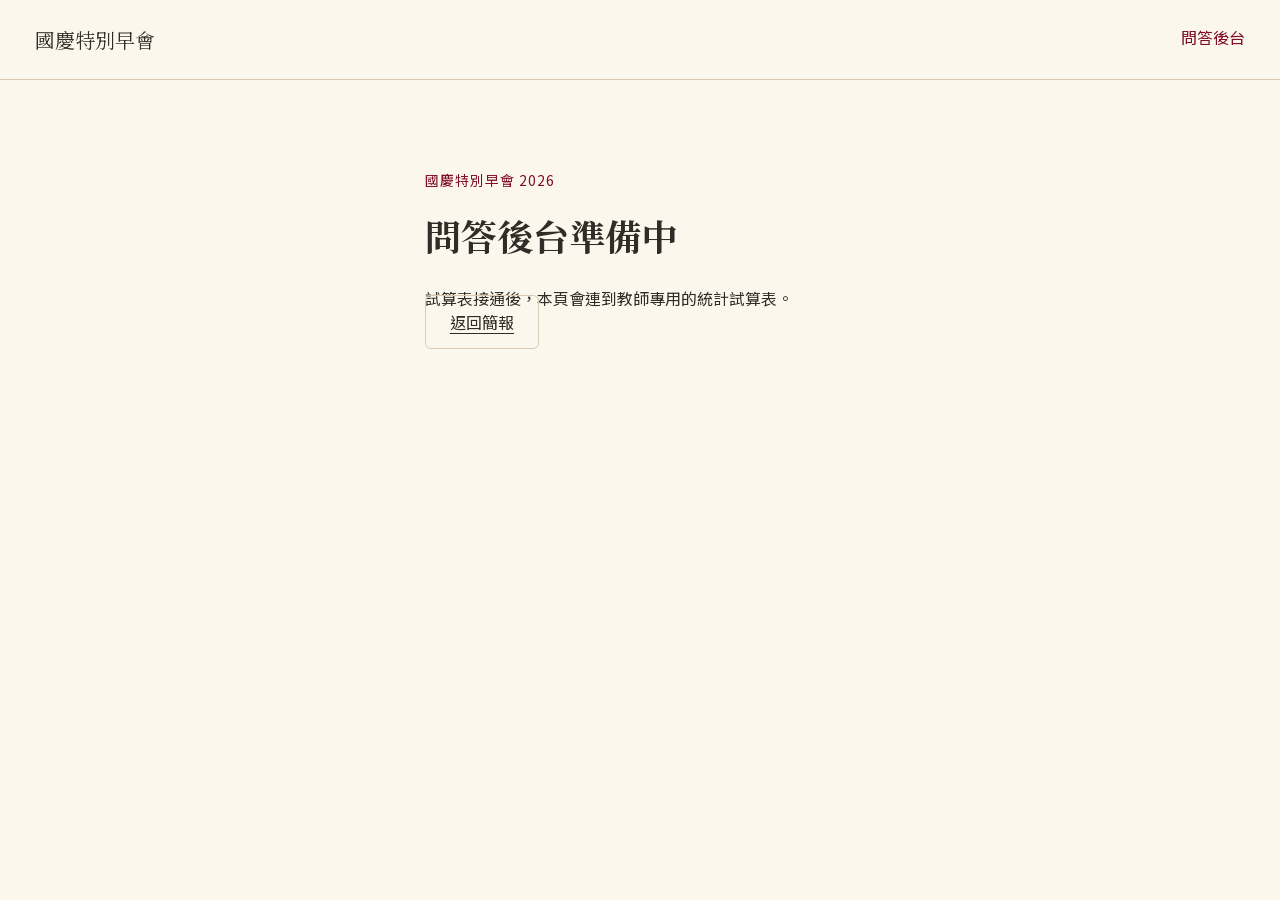
==== admin.html @ e37ee3b6 "Publish national day assembly presentation and Apps Script quiz integration" ====
<!doctype html>
<html lang="zh-Hant"><head><meta charset="utf-8"><meta name="viewport" content="width=device-width,initial-scale=1"><title>國慶問答 · 後台</title><link rel="preload" href="assets/noto-sans-display-e47dbc99bef3.woff2" as="font" type="font/woff2" crossorigin><link rel="stylesheet" href="assets/fonts-v10.css"><link rel="stylesheet" href="styles.css"><script src="site-config.js" defer></script><script src="admin.js" defer></script></head><body class="admin-page"><header class="admin-header"><a href="index.html">國慶特別早會</a><span>問答後台</span></header><main id="admin-root" class="admin-root"><p>正在載入……</p></main></body></html>
---- assets/fonts-v10.css ----
@font-face{font-family:'Assembly Sans TC';font-weight:100 900;font-style:normal;font-display:swap;src:url('noto-sans-display-e47dbc99bef3.woff2') format('woff2');}
@font-face{font-family:'Noto Sans TC Complete';font-weight:100 900;font-style:normal;font-display:swap;src:url('noto-sans-complete-999349139ce5.woff2') format('woff2');}
@font-face{font-family:'Assembly Serif TC';font-weight:100 900;font-style:normal;font-display:swap;src:url('noto-serif-display-33dd894dc5d4.woff2') format('woff2');}
@font-face{font-family:'Noto Serif TC Complete';font-weight:100 900;font-style:normal;font-display:swap;src:url('noto-serif-complete-d53ea2408290.woff2') format('woff2');}
---- styles.css ----
:root{--paper:#f3efdf;--ink:#25241f;--red:#782c32;--gold:#a28b52;--muted:#6e6a5d;--line:#d5cbb0;--white:#fffdf7;font-family:'Assembly Sans TC','Noto Sans TC Complete','PingFang TC','Microsoft JhengHei',sans-serif;color:var(--ink);background:var(--paper);font-synthesis:none}*{box-sizing:border-box}body{margin:0}button,input,select{font:inherit}button,a,input,select{touch-action:manipulation}button{cursor:pointer}a{color:inherit;text-underline-offset:4px}button:disabled{cursor:default;opacity:.35}:focus-visible{outline:3px solid var(--red);outline-offset:4px}button{color:inherit}h1,h2,h3,p{margin:0}button{border:0;background:none}small{display:block}.serif,h1,h2,h3{font-family:'Assembly Serif TC','Noto Serif TC Complete','Songti TC','PMingLiU',serif}.muted{color:var(--muted)}.primary{background:var(--red);color:#fff;padding:15px 24px;border-radius:6px;font-weight:600}.secondary{border:1px solid var(--line);padding:14px 24px;border-radius:6px}.error{color:var(--red);line-height:1.7;margin:16px 0}.notice{color:var(--muted);line-height:1.8;margin-top:18px}.hidden{display:none!important}
/* A 1600 × 900 canvas keeps the stage legible on auditorium screens. */
.presentation{height:100dvh;overflow:hidden;background:#e5e0d0;display:grid;place-items:center}.stage{width:1600px;height:900px;background:var(--paper);position:absolute;transform-origin:center center;overflow:hidden}.slide-header{position:absolute;left:100px;right:100px;top:62px;display:flex;justify-content:space-between;align-items:center}.slide-header img{width:82px;height:76px;object-fit:contain}.slide-header>div{text-align:right;font-size:20px;letter-spacing:2px;color:var(--muted);line-height:1.8}.slide-header span{display:block;letter-spacing:3px;font-size:17px;color:var(--gold)}.slide-footer{position:absolute;left:100px;right:100px;bottom:63px;display:flex;justify-content:space-between;color:var(--muted);font-size:18px;letter-spacing:2px}.slide-footer strong{color:var(--ink);font-weight:500}#section-label{color:var(--gold)}.slide{position:absolute;left:100px;right:100px;top:203px;bottom:140px}.section-number{font-size:21px;color:var(--red);letter-spacing:4px;margin-bottom:32px}.section-number span{color:var(--muted);letter-spacing:2px;margin-left:23px}.cover .section-number{margin-bottom:24px}.cover-title{font-size:114px;line-height:1.32;font-weight:700;letter-spacing:8px}.cover-bottom{font-family:'Assembly Serif TC','Noto Serif TC Complete','Songti TC','PMingLiU',serif;font-size:30px;margin-top:34px;color:var(--muted);letter-spacing:4px}.cover-date{position:absolute;right:0;top:53px;width:325px;padding-left:55px;border-left:1px solid var(--gold);height:390px;display:flex;flex-direction:column;justify-content:center}.cover-date .year{color:var(--gold);font-size:26px;letter-spacing:6px}.cover-date .date{font-family:'Assembly Serif TC','Noto Serif TC Complete','Songti TC','PMingLiU',serif;font-size:63px;line-height:1.5;margin:25px 0}.cover-date .school{font-size:21px;line-height:1.8;color:var(--muted)}.title-slide{display:flex;flex-direction:column;justify-content:center;padding-bottom:30px}.title-slide h1{font-size:104px;line-height:1.35;letter-spacing:5px;font-weight:700}.title-slide .lead{font-size:32px;line-height:1.8;letter-spacing:3px;margin-top:39px;color:var(--muted)}.title-slide .speaker{margin-top:38px;color:var(--red);font-size:35px;letter-spacing:3px}.talk h1{font-size:86px}.quiet-mark{position:absolute;right:60px;top:54px;border-right:2px solid var(--gold);height:335px}.flag .lead{color:var(--red)}.agenda h1,.activities h1{font-size:55px;letter-spacing:4px;margin-bottom:34px}.agenda .section-number,.activities .section-number{margin-bottom:20px}.agenda-list{display:grid;grid-template-columns:1fr 1fr;column-gap:90px}.agenda-item{display:grid;grid-template-columns:64px 1fr auto;align-items:center;border-top:1px solid var(--line);padding:24px 0;gap:15px;font-size:29px}.agenda-item .num{color:var(--gold);font-family:'Assembly Serif TC','Noto Serif TC Complete','Songti TC','PMingLiU',serif;font-size:32px}.agenda-item .duration{font-size:22px;color:var(--muted)}.agenda-note{font-size:21px;color:var(--muted);margin-top:24px}.activity-list{display:flex;flex-direction:column}.activity-row{border-top:1px solid var(--line);display:grid;grid-template-columns:230px 1fr;gap:35px;padding:25px 0}.activity-date{font-size:25px;color:var(--red);line-height:1.7}.activity-date strong{display:block;font-size:29px;font-weight:500}.activity-row h2{font-size:34px;line-height:1.5;font-weight:600}.activity-row p{font-size:20px;color:var(--muted);margin-top:12px;line-height:1.7}.activity-row.feature{border-top:2px solid var(--gold)}.activity-row.feature h2{font-size:42px}.poster-button{position:absolute;bottom:-35px;right:0;font-size:20px;color:var(--red);border-bottom:1px solid var(--red);padding:5px 0}.upcoming .activity-row{padding:30px 0}.upcoming .activity-row h2{font-size:40px}.upcoming .activity-row p{font-size:24px}.quiz-slide{display:grid;grid-template-columns:1fr 410px;gap:60px;align-items:center}.quiz-slide h1{font-size:80px;letter-spacing:4px}.quiz-slide .lead{font-size:32px;line-height:1.8;margin-top:35px}.quiz-slide .sublead{font-size:24px;color:var(--muted);margin-top:24px;line-height:1.8}.quiz-code{text-align:center;align-self:center}.quiz-code img{width:370px;height:370px;background:#fff;border:1px solid var(--line)}.quiz-code a{font-size:21px;display:block;margin-top:22px;color:var(--red)}.quiz-status{margin-top:22px;font-size:23px;color:var(--muted)}.quiz-status strong{font-family:'Assembly Serif TC','Noto Serif TC Complete','Songti TC','PMingLiU',serif;font-size:48px;display:block;color:var(--red);font-variant-numeric:tabular-nums}.ending h1{font-size:104px;letter-spacing:7px}.ending .lead{font-family:'Assembly Serif TC','Noto Serif TC Complete','Songti TC','PMingLiU',serif;font-size:42px;color:var(--red)}
.deck-controls{position:fixed;bottom:13px;left:50%;transform:translateX(-50%);display:flex;align-items:center;gap:5px;padding:5px 9px;border:1px solid #c9bea0;border-radius:50px;background:#f3efdfed;font-size:13px;z-index:10}.deck-controls button{min-width:32px;min-height:32px;border-radius:50%;padding:4px}.deck-controls #previous,.deck-controls #next{font-size:25px;line-height:1}.deck-controls #next{background:var(--red);color:white}.deck-controls #page-menu{font-size:12px;min-width:70px;border-radius:0}.control-separator{height:17px;border-right:1px solid var(--line);margin:0 5px}.deck-controls a{font-size:12px;text-decoration:none;padding:0 8px}.controls-hidden .deck-controls{display:none}dialog{border:1px solid var(--line);background:var(--white);padding:28px;border-radius:12px;max-width:520px;width:calc(100% - 32px);color:var(--ink)}dialog::backdrop{background:#25241f66}.dialog-head{display:flex;justify-content:space-between;align-items:center;margin-bottom:20px}.dialog-head h2{font-size:25px}.close-dialog{font-size:30px;min-width:40px;min-height:40px}.page-link{display:block;width:100%;text-align:left;padding:12px 10px;border-top:1px solid var(--line);font-size:17px}.page-link.current{color:var(--red);font-weight:600}#pages-dialog p{font-size:12px;margin-top:20px}.poster-dialog{padding:0;width:auto;max-width:90vw;max-height:95dvh;overflow:auto;background:white;border-radius:0}.poster-dialog img{display:block;max-height:90dvh;max-width:90vw}.poster-close{position:fixed;right:20px;top:10px;background:var(--white);border:1px solid var(--line);border-radius:50%;z-index:20}
/* Student screens retain the same identity, with touch sized answer controls. */
.student-page{min-height:100dvh}.student-header{display:flex;align-items:center;justify-content:space-between;padding:23px 32px;border-bottom:1px solid var(--line);gap:20px}.student-header a{display:flex;align-items:center;gap:13px;text-decoration:none;font-size:16px;font-weight:500}.student-header img{width:43px;height:42px;object-fit:contain}.student-header small{font-size:11px;color:var(--muted);font-weight:400;margin-top:5px}.student-header>span{font-size:14px;color:var(--red);white-space:nowrap}.quiz-root{max-width:780px;margin:0 auto;padding:58px 28px 50px}.intro-label{font-size:14px;letter-spacing:2px;color:var(--gold);margin-bottom:20px}.intro h1{font-size:48px;letter-spacing:2px;line-height:1.5}.intro .lead{color:var(--muted);font-size:17px;line-height:1.9;margin-top:20px;max-width:570px}.identity-form{margin-top:38px}.identity-form label{display:block;font-size:15px;margin-bottom:12px}.grade-buttons{display:grid;grid-template-columns:repeat(6,1fr);gap:8px}.grade-buttons button{background:var(--white);border:1px solid var(--line);border-radius:5px;padding:13px 0;font-size:16px}.grade-buttons button[aria-pressed=true]{border-color:var(--red);background:var(--red);color:white}.form-row{display:grid;grid-template-columns:1fr 1fr;gap:18px;margin-top:26px}.form-row input,.login-form input{width:100%;padding:13px 15px;border:1px solid var(--line);background:var(--white);border-radius:5px;font-size:18px;color:var(--ink)}.identity-form>.primary{margin-top:28px;width:100%}.waiting h1,.complete h1{font-size:43px;margin-top:28px;line-height:1.5}.waiting p,.complete p{font-size:18px;line-height:1.9;color:var(--muted);margin-top:24px}.waiting .waiting-line,.complete .receipt-line{width:70px;border-top:3px solid var(--gold);margin:30px 0}.question-top{display:flex;align-items:center;justify-content:space-between;gap:20px;margin-bottom:20px}.question-progress{font-size:15px;color:var(--muted)}.timer{font-variant-numeric:tabular-nums;font-size:28px;font-family:'Assembly Serif TC','Noto Serif TC Complete','Songti TC','PMingLiU',serif;color:var(--red)}.timer small{display:inline;font-family:'Assembly Sans TC','Noto Sans TC Complete','PingFang TC','Microsoft JhengHei',sans-serif;font-size:12px;color:var(--muted);margin-right:10px}.question-tabs{display:flex;gap:10px;margin-bottom:32px}.question-tab{width:38px;height:38px;border:1px solid var(--line);border-radius:50%;font-size:14px}.question-tab.answered{background:#e6dfc8;border-color:var(--gold)}.question-tab[aria-current=true]{background:var(--red);border-color:var(--red);color:white}.question-kind{font-size:13px;color:var(--red);margin-bottom:12px}.question-title{font-size:27px;line-height:1.65;font-family:'Assembly Sans TC','Noto Sans TC Complete','PingFang TC','Microsoft JhengHei',sans-serif;font-weight:600;margin-bottom:25px}.options{display:flex;flex-direction:column;gap:11px}.option{display:grid;grid-template-columns:30px 1fr 22px;gap:12px;align-items:center;padding:18px;text-align:left;background:var(--white);border:1px solid var(--line);border-radius:7px;line-height:1.8;font-size:17px;min-height:64px}.option[aria-pressed=true]{background:#eee0d7;border-color:var(--red)}.option-letter{font-size:18px;font-family:'Assembly Serif TC','Noto Serif TC Complete','Songti TC','PMingLiU',serif;color:var(--gold)}.option[aria-pressed=true] .option-letter{color:var(--red)}.option-indicator{width:18px;height:18px;border:1px solid var(--line);border-radius:50%}.multiple .option-indicator{border-radius:3px}.option[aria-pressed=true] .option-indicator{background:var(--red);border-color:var(--red);position:relative}.option[aria-pressed=true] .option-indicator:after{content:'✓';color:white;font-size:12px;position:absolute;line-height:16px;inset:0;text-align:center}.quiz-navigation{display:flex;justify-content:space-between;gap:15px;margin-top:28px}.quiz-navigation button{flex:1}.save-status{font-size:12px;color:var(--muted);margin-top:16px;min-height:20px}.review h1{font-size:38px;line-height:1.5;margin:25px 0}.review-list{margin-top:25px}.review-row{display:flex;justify-content:space-between;gap:20px;width:100%;padding:17px 0;border-top:1px solid var(--line);text-align:left}.review-row span:last-child{color:var(--red)}.review .quiz-navigation{margin-top:30px}.complete .receipt{font-size:15px;border-top:1px solid var(--line);padding-top:20px;margin-top:32px;color:var(--muted)}
.admin-header{padding:25px 35px;border-bottom:1px solid var(--line);display:flex;justify-content:space-between;gap:20px}.admin-header a{font-family:'Assembly Serif TC','Noto Serif TC Complete','Songti TC','PMingLiU',serif;text-decoration:none;font-size:20px}.admin-header span{color:var(--red)}.admin-root{max-width:1000px;margin:auto;padding:45px 28px}.login{max-width:430px;margin:45px auto}.login h1{font-size:36px;margin-bottom:25px}.login-form label{display:block;margin-bottom:13px}.login-form button{width:100%;margin-top:23px}.admin-heading{display:flex;justify-content:space-between;align-items:center;gap:20px}.admin-heading h1{font-size:34px}.admin-heading button{color:var(--muted);text-decoration:underline}.event-control{margin-top:30px;border-top:1px solid var(--line);border-bottom:1px solid var(--line);padding:25px 0;display:flex;justify-content:space-between;gap:24px;align-items:center}.event-control p{color:var(--muted);margin-top:10px;font-size:14px;line-height:1.8}.admin-status{font-size:26px;color:var(--red)}.grade-filter{display:flex;gap:10px;flex-wrap:wrap;margin-top:32px}.grade-filter button{padding:11px 22px;border:1px solid var(--line);border-radius:5px}.grade-filter button[aria-pressed=true]{background:var(--red);color:white;border-color:var(--red)}.table-wrap{overflow-x:auto;margin-top:24px}table{width:100%;border-collapse:collapse;white-space:nowrap;font-size:16px;text-align:left}th{font-weight:500;color:var(--muted);font-size:13px}th,td{padding:18px 15px;border-bottom:1px solid var(--line)}td:first-child{font-weight:600}.admin-table-note{font-size:13px;color:var(--muted);line-height:1.9;margin-top:20px}.export-link{display:inline-block;margin-top:25px;color:var(--red);font-size:14px}.empty-state{padding:55px 10px;color:var(--muted);text-align:center}.admin-error{margin-top:20px}.network-notice{border-left:3px solid var(--red);padding-left:12px;color:var(--red);font-size:14px;line-height:1.8;margin:15px 0}
@media(max-width:600px){.student-header{padding:16px 20px}.student-header a{font-size:14px}.student-header img{width:35px;height:35px}.student-header>span{font-size:12px}.quiz-root{padding:33px 20px 40px}.intro h1{font-size:36px}.intro .lead{font-size:15px}.grade-buttons{grid-template-columns:repeat(3,1fr)}.form-row{gap:12px}.question-title{font-size:23px}.option{font-size:15px;padding:14px;grid-template-columns:24px 1fr 18px;gap:10px}.question-tabs{margin-bottom:24px}.question-tab{width:35px;height:35px}.waiting h1,.complete h1{font-size:32px}.admin-root{padding:28px 20px}.admin-header{padding:20px}.admin-heading h1{font-size:26px}.event-control{align-items:flex-start;flex-direction:column}.grade-filter{gap:7px}.grade-filter button{padding:9px 16px}th,td{padding:16px 12px}.deck-controls{bottom:5px;font-size:11px;gap:0}}
@media(prefers-reduced-motion:no-preference){.slide{animation:slide-in .28s ease-out}@keyframes slide-in{from{opacity:.25}to{opacity:1}}.option,.grade-buttons button{transition:background .12s,border-color .12s}}

/* Student waiting and connection states. */
.upcoming .activity-list{max-width:1060px}.upcoming .activity-row{grid-template-columns:180px 1fr;gap:25px}.upcoming .activity-row h2{font-size:38px}.waiting-edit{margin-top:32px;color:var(--red);font-size:15px;border-bottom:1px solid var(--line);padding:8px 0}.identity-edit-title{font-size:35px!important}.question-top{position:sticky;top:0;background:var(--paper);z-index:3;padding:10px 0}.connection-error{color:var(--red)}.presentation-offline{font-size:20px;color:var(--red);line-height:1.7}.staff-note{font-size:14px;color:var(--muted);line-height:1.8;padding:15px 0;border-top:1px solid var(--line)}

.student-page h1,.student-page h2,.student-page h3,.student-page .timer,.student-page .option-letter{font-family:'Assembly Sans TC','Noto Sans TC Complete','PingFang TC','Microsoft JhengHei',sans-serif}

/* Selected visual direction: illustrated pages, mountains and the city. */
:root{--paper:#fcf7ec;--white:#fffdf7;--ink:#302c28;--red:#800e26;--gold:#ac7b37;--muted:#62564a;--line:#dccab0}
.presentation{background:#e9e2d4}.stage{background:var(--paper)}
.canvas-art{position:absolute;inset:0;width:1600px;height:900px;object-fit:cover;pointer-events:none;z-index:0}
.support-art{position:absolute;object-fit:contain;mix-blend-mode:multiply;pointer-events:none;z-index:0}
.slide-header,.slide-footer,.slide{z-index:1}
.slide-header{left:64px;right:64px;top:54px;align-items:flex-start}
.school-brand{display:flex;gap:24px;align-items:center}
.slide-header img{width:94px;height:94px}
.slide-header .school-name{text-align:left;color:var(--ink);font-size:29px;font-weight:600;line-height:1.55;letter-spacing:2px}
.slide-header .school-name span{color:var(--ink);font-size:24px;font-weight:400;letter-spacing:3px}
.slide-header .header-date{font-size:22px;text-align:right;letter-spacing:2px;color:var(--muted);padding-top:19px}
.slide-footer{left:64px;right:64px;bottom:58px;font-size:23px;color:var(--ink);letter-spacing:2px}
.slide-footer strong{font-weight:500}#section-label{display:none}
.slide{left:64px;right:64px;top:196px;bottom:112px}
.section-number{font-size:22px;letter-spacing:2px;margin-bottom:28px;color:var(--gold)}
.section-number span{color:var(--muted);letter-spacing:1px;margin-left:18px}
.stage[data-kind=cover] .header-date{display:none}
.stage[data-kind=cover] .slide-footer{bottom:75px;font-size:26px}
.cover{top:185px;bottom:115px}
.cover-year{font-size:37px;letter-spacing:7px;color:var(--gold);margin-bottom:5px}
.cover-title{color:var(--red);font-size:140px;letter-spacing:4px;line-height:1.15;font-weight:700;width:600px}
.cover-title::first-line{font-size:174px;line-height:1.2}
.cover-bottom{width:530px;border-top:2px solid var(--gold);padding-top:13px;margin-top:20px;font-size:42px;line-height:1.5;letter-spacing:4px;color:#8c5c25;font-weight:600;white-space:nowrap}
.cover-date-line{position:absolute;top:540px;left:0;font-size:28px;letter-spacing:2px;color:var(--ink)}
.title-slide{top:225px;bottom:155px;max-width:730px;justify-content:center;padding-bottom:0}
.title-slide h1{font-size:122px;line-height:1.25;letter-spacing:3px;color:var(--red)}
.title-slide .lead{font-size:36px;line-height:1.75;letter-spacing:2px;color:var(--ink);margin-top:30px}
.title-slide .speaker{font-size:36px;color:#8c5c25;margin-top:30px;letter-spacing:2px}
.talk h1{font-size:100px;line-height:1.35}.talk .section-number{margin-bottom:30px}
.ritual-art{opacity:.38}.flag h1{font-size:142px}.flag .lead{color:var(--ink)}
.community-art{left:740px;top:192px;width:885px;height:723px}
.welcome h1{font-size:122px}.principal h1{font-size:119px}
.ending h1{font-size:126px}.ending .lead{font-size:43px;color:#8c5c25;line-height:1.65}
.agenda{top:200px;max-width:865px}.agenda h1{font-size:66px;margin-bottom:30px;color:var(--red);letter-spacing:2px}
.agenda .section-number{margin-bottom:17px}.agenda-list{display:block;width:845px}
.agenda-item{grid-template-columns:60px 1fr 105px;font-size:32px;padding:17px 0;gap:24px}
.agenda-item .num{font-size:30px}.agenda-item .duration{font-size:24px;color:var(--red)}
.agenda-art{left:913px;top:285px;width:725px;height:595px}
.activities{top:176px;bottom:113px}
.activities .section-number{margin-bottom:14px}
.activities h1{font-size:63px;letter-spacing:1px;margin-bottom:20px;line-height:1.3;color:var(--red)}
.activity-list{width:870px}.activity-row{grid-template-columns:165px 1fr;gap:25px;padding:14px 0;position:relative}
.activity-row h2{font-size:34px;line-height:1.35;color:var(--ink);font-weight:600}
.activity-row.feature h2{font-size:40px}.activity-row p{font-size:20px;line-height:1.55;margin-top:8px;color:var(--muted)}
.activity-date{font-size:25px;line-height:1.55}.activity-date strong{font-size:28px;font-weight:600}
.fair-art{right:-30px;top:221px;width:700px;height:680px}
.poster-button{bottom:-20px;right:auto;left:0;font-size:21px;padding:8px 0}
.upcoming .activity-list{width:900px;max-width:none}.upcoming .activity-row{grid-template-columns:180px 1fr;gap:25px;padding:28px 0}
.upcoming .activity-row h2{font-size:42px}.upcoming .activity-row p{font-size:26px;margin-top:12px}
.upcoming-art{left:635px;top:365px;width:1120px;height:630px;mix-blend-mode:multiply}



.quiz-slide{top:211px;bottom:164px;grid-template-columns:1fr 430px;gap:140px;align-items:center}
.quiz-slide h1{font-size:96px;color:var(--red);letter-spacing:2px;line-height:1.35}
.quiz-slide .lead{font-size:37px;line-height:1.7;margin-top:24px;color:var(--ink)}
.quiz-slide .sublead{font-size:26px;line-height:1.65;margin-top:22px;color:var(--muted)}
.quiz-entry-art{opacity:.4}.quiz-code{align-self:center;background:var(--white);padding:22px 22px 24px;width:430px}
.quiz-code img{width:386px;height:386px;border:0;display:block}.quiz-code a{font-size:24px;margin-top:14px}
.quiz-status{font-size:24px;color:var(--red);margin-top:23px}.quiz-status strong{font-size:52px}
.deck-controls{background:#fffdf7f2;border-color:#d6c3a4;box-shadow:0 2px 8px #302c2812;padding:4px 8px}
.deck-controls button img{display:block;width:20px;height:20px;margin:auto}
.deck-controls #next img{filter:brightness(0) invert(1)}.deck-controls #previous,.deck-controls #next{font-size:inherit}
.close-dialog img{display:block;width:23px;height:23px;margin:auto}
.poster-close img{width:22px;height:22px}
.student-intro-art{display:block;width:100%;height:180px;object-fit:cover;object-position:right 75%;mix-blend-mode:multiply;margin:0 0 28px}
.student-page .quiz-root:has(.intro),.student-page .quiz-root:has(.waiting),.student-page .quiz-root:has(.complete){padding-top:25px}
.intro-label{color:var(--red);letter-spacing:1px}
.student-page .intro h1,.student-page .waiting h1,.student-page .complete h1{color:var(--red);font-weight:700}
.student-page .waiting-line,.student-page .receipt-line{display:none}
.option[aria-pressed=true] .option-indicator:after{content:none}
.option-indicator img{display:none;width:16px;height:16px;filter:brightness(0) invert(1)}
.option[aria-pressed=true] .option-indicator img{display:block}
@media(max-width:600px){.student-intro-art{height:145px;margin-bottom:20px}.student-page .quiz-root:has(.intro),.student-page .quiz-root:has(.waiting),.student-page .quiz-root:has(.complete){padding-top:13px}.intro-label{font-size:12px;margin-bottom:12px}.identity-form{margin-top:26px}.intro .lead{margin-top:10px}.waiting h1,.complete h1{margin-top:16px}.deck-controls button img{width:18px;height:18px}}
/* Match the selected cover's compact title rhythm. */
.cover-title{font-size:132px;line-height:1.13;margin-top:-33px}
.cover-title::first-line{font-size:166px;line-height:1.16}
.cover-bottom{font-size:45px;letter-spacing:7px;margin-top:17px}
.slide-header .school-name{font-size:28px;font-weight:500;letter-spacing:3px}
/* Keep text stable on page changes and clear of the presentation footer. */
.slide{animation:none}
.support-art,.upcoming-art,.student-intro-art{mix-blend-mode:darken}
.agenda{top:174px}.agenda h1{margin-bottom:24px}.agenda-item{padding:12px 0}
.activities{top:166px}.activities h1{margin-bottom:17px}.activity-row{padding:12px 0}
.poster-button{bottom:-5px}.slide-header .header-date{color:var(--ink)}

/* October 6 presentation revisions: clear sequence and page-specific artwork. */
.slide-footer[hidden]{display:none}
.cover-date-line{top:477px}
.agenda{top:207px;max-width:none;bottom:85px}
.agenda h1{font-size:76px;margin-bottom:53px}
.agenda .section-number{margin-bottom:19px}
.agenda-list{display:grid;width:100%;grid-template-columns:1fr 1fr;column-gap:100px;row-gap:0}
.agenda-item{grid-template-columns:76px 1fr;font-size:43px;padding:34px 0;gap:21px;min-height:136px}
.agenda-item .num{font-size:41px}
.principal{max-width:none;text-align:center;align-items:center;top:230px;bottom:177px}
.principal .section-number{margin-bottom:48px}

.principal h1{font-size:128px;letter-spacing:6px}
.ceremony-art,.reflection-art{opacity:1}
.upcoming .activity-list{width:1000px}
.stage[data-kind=flag] .header-date,.stage[data-kind=talk] .header-date{display:none}

/* Shared hierarchy: section context, primary message, supporting copy. */
.section-number{font-size:24px;line-height:1.5;letter-spacing:1px;font-weight:400}
.section-number span{margin-left:20px;letter-spacing:1px}
.title-slide:not(.principal){top:254px;bottom:112px;justify-content:flex-start}
.title-slide:not(.principal) .section-number{margin-bottom:28px}
.title-slide:not(.principal) h1{font-size:120px;line-height:1.25;letter-spacing:3px}
.title-slide.talk h1{font-size:100px;line-height:1.35}
.title-slide:not(.principal) .lead,.title-slide:not(.principal) .speaker{margin-top:30px}
.agenda{top:194px}
.agenda h1,.activities h1{font-size:68px;line-height:1.3;letter-spacing:2px}
.agenda .section-number{margin-bottom:19px}
.agenda h1{margin-bottom:53px}
.principal .section-number{margin-bottom:48px}

/* V8: school identity belongs to the cover; inner pages use the full canvas. */
#slide-content{position:absolute;inset:0}
.slide-header[hidden]{display:none}
.stage:not([data-kind=cover]) .slide-header{display:none}
.title-slide:not(.principal){top:150px}
.agenda{top:110px}
.agenda h1{font-size:76px}
.agenda-item{min-height:148px}
.community-art{top:116px}
.upcoming{top:96px;bottom:96px}
.upcoming h1{margin-bottom:44px}
.upcoming .activity-row{padding:32px 0}
.upcoming-art{left:660px;top:270px;width:1100px;height:619px}
.quiz-slide{top:118px;bottom:136px}

/* P7: one current event above two spacious deadline columns. */
.stage[data-kind=activities] .activities{top:78px;bottom:52px}
.stage[data-kind=activities] .activities h1{margin-bottom:46px}
.stage[data-kind=activities] .activity-list{width:100%}
.stage[data-kind=activities] .activity-row.feature{width:915px;grid-template-columns:170px 1fr;gap:36px;padding:28px 0 30px}
.stage[data-kind=activities] .activity-row.feature h2{font-size:48px;line-height:1.3}
.stage[data-kind=activities] .activity-row.feature p{font-size:26px;line-height:1.65;margin-top:20px}
.stage[data-kind=activities] .activity-date{font-size:26px;line-height:1.55}
.stage[data-kind=activities] .activity-date strong{font-size:32px}
.ongoing-activities{display:grid;grid-template-columns:1fr 1fr;gap:90px;margin-top:40px}
.stage[data-kind=activities] .ongoing-activities .activity-row{display:block;padding:24px 0 0}
.stage[data-kind=activities] .ongoing-activities h2{font-size:34px;line-height:1.35;margin-top:14px}
.stage[data-kind=activities] .ongoing-activities p{font-size:23px;line-height:1.65;margin-top:14px}
.stage[data-kind=activities] .fair-art{left:1050px;right:auto;top:78px;width:550px;height:450px}
.stage[data-kind=activities] .poster-button{position:static;display:block;width:max-content;margin-top:34px;font-size:21px}

/* A single restrained reveal follows each page change. */
@keyframes context-reveal{from{opacity:0}to{opacity:1}}
@keyframes title-reveal{from{opacity:0;transform:translateY(12px)}to{opacity:1;transform:translateY(0)}}
@keyframes copy-reveal{from{opacity:0;transform:translateY(6px)}to{opacity:1;transform:translateY(0)}}
.presentation .reveal-context{animation:context-reveal 240ms ease-out 35ms both}
.presentation .reveal-title{animation:title-reveal 420ms cubic-bezier(.2,.7,.2,1) 70ms both}
.presentation .reveal-copy{animation:copy-reveal 320ms ease-out var(--reveal-delay,150ms) both}
.presentation .reveal-item{animation:copy-reveal 280ms ease-out var(--reveal-delay,130ms) both}
@media(prefers-reduced-motion:reduce){.presentation .reveal-context,.presentation .reveal-title,.presentation .reveal-copy,.presentation .reveal-item{animation:none}}

/* V10: centered poster, sequential untimed quiz, required survey and independent MC timer. */
#poster-dialog{margin:auto;inset:0;width:fit-content;max-width:calc(100vw - 64px);height:fit-content;max-height:calc(100dvh - 48px);padding:0;border:0;overflow:hidden;background:transparent}
#poster-dialog>img{display:block;width:auto;height:auto;max-width:calc(100vw - 64px);max-height:calc(100dvh - 48px);object-fit:contain;margin:0 auto}
#poster-dialog .poster-close{position:fixed;top:12px;right:12px}
.class-buttons{display:grid;grid-template-columns:repeat(4,1fr);gap:8px}
.class-buttons button{min-height:51px;background:var(--white);border:1px solid var(--line);border-radius:5px;font-size:18px}
.class-buttons button[aria-pressed=true]{background:var(--red);color:white;border-color:var(--red)}
.question-tabs{gap:8px;flex-wrap:wrap}.question-tab{flex-shrink:0;min-height:40px;width:40px}.survey-tab{width:66px;border-radius:22px}
.step-hint{font-size:13px;color:var(--gold)}.question-tabs button:disabled{opacity:.4;background:transparent;border-style:dashed}
.student-page .quiz-root:has(.survey){max-width:1160px;padding-top:28px}
.survey .question-tabs{margin-bottom:24px}.survey-heading{display:flex;justify-content:space-between;align-items:center;gap:28px;margin-bottom:26px}
.survey-heading h1{font-size:40px;color:var(--red);line-height:1.3}.survey-heading>p{font-size:15px;line-height:1.8;color:var(--muted)}
.survey-grid{display:grid;grid-template-columns:repeat(2,minmax(0,1fr));gap:20px}
.survey-card{margin:0;min-width:0;padding:22px;border:1px solid var(--line);border-radius:10px;background:var(--white)}
.survey-card legend{float:left;width:100%;padding:0;font-size:18px;line-height:1.65;font-weight:600;margin-bottom:18px;min-height:60px}
.survey-options{clear:both;display:grid;grid-template-columns:repeat(2,minmax(0,1fr));gap:9px}
.survey-options button{border:1px solid var(--line);border-radius:6px;min-height:48px;padding:10px 6px;font-size:16px}
.survey-options button[aria-pressed=true]{background:var(--red);border-color:var(--red);color:white}
.survey .quiz-navigation{margin-top:24px}.survey-progress{font-size:13px;color:var(--muted);margin-top:16px}
.admin-survey{margin-top:32px}.admin-survey h2{font-size:26px;color:var(--red)}.admin-survey p{margin:14px 0;line-height:1.7}.admin-survey td:first-child{min-width:280px;max-width:400px;white-space:normal;line-height:1.7}
.stage[data-kind=quiz] .quiz-slide{top:96px;bottom:105px;grid-template-columns:1fr 430px;gap:100px}
.stage[data-kind=quiz] .quiz-slide .section-number{margin-bottom:24px}
.stage[data-kind=quiz] .quiz-slide h1{font-size:88px;line-height:1.3}
.stage[data-kind=quiz] .quiz-slide .lead{font-size:32px;margin-top:22px;line-height:1.65}
.stage[data-kind=quiz] .quiz-slide .sublead{font-size:25px;margin-top:14px;line-height:1.65}
.presentation-timer{margin-top:26px}.countdown-label{font-size:22px;color:var(--gold);letter-spacing:2px}.countdown-value{font-family:'Assembly Serif TC','Noto Serif TC Complete','Songti TC','PMingLiU',serif;font-size:94px;line-height:1.2;letter-spacing:3px;font-variant-numeric:tabular-nums;color:var(--red);margin:5px 0 12px}.timer-ended{color:var(--muted)}
.timer-controls{display:flex;gap:12px}.timer-controls button{padding:12px 24px;border:1px solid var(--gold);border-radius:8px;min-height:51px;font-size:22px}.timer-controls .timer-start{background:var(--red);border-color:var(--red);color:white}.timer-note{font-size:18px;line-height:1.65;color:var(--muted);margin-top:16px}
@media(max-width:600px){.form-row{grid-template-columns:1fr}.class-buttons button{min-height:48px}.question-tabs{gap:6px}.question-tab{width:34px;min-height:38px;height:38px}.survey-tab{width:56px}.survey-grid{grid-template-columns:1fr;gap:16px}.survey-heading{display:block;margin-bottom:22px}.survey-heading h1{font-size:32px}.survey-heading>p{margin-top:12px;font-size:14px}.survey-card{padding:18px}.survey-card legend{font-size:17px;min-height:0}.survey-options button{min-height:48px;font-size:15px}.survey .quiz-navigation{flex-direction:column}.student-page .quiz-root:has(.survey){padding-top:24px}#poster-dialog{max-width:calc(100vw - 32px)}#poster-dialog>img{max-width:calc(100vw - 32px)}}
@media(min-width:900px){
 .student-page:has(.survey) .student-header{padding:14px 32px}
 .student-page .quiz-root:has(.survey){padding-top:16px;padding-bottom:24px}
 .survey .question-top{position:static;padding:0;margin-bottom:12px}
 .survey .question-tabs{margin-bottom:14px}.survey .question-tab{height:34px;min-height:34px}
 .survey-heading{margin-bottom:16px}.survey-heading .question-kind{margin-bottom:6px}.survey-heading h1{font-size:34px}.survey-heading>p{font-size:14px}
 .survey-grid{gap:16px}.survey-card{padding:16px}.survey-card legend{font-size:17px;line-height:1.55;min-height:42px;margin-bottom:12px}
 .survey-options button{min-height:40px;padding:8px 6px;font-size:15px}
 .survey .quiz-navigation{margin-top:16px}.survey-progress{margin-top:8px}.survey .save-status{margin-top:8px}
}
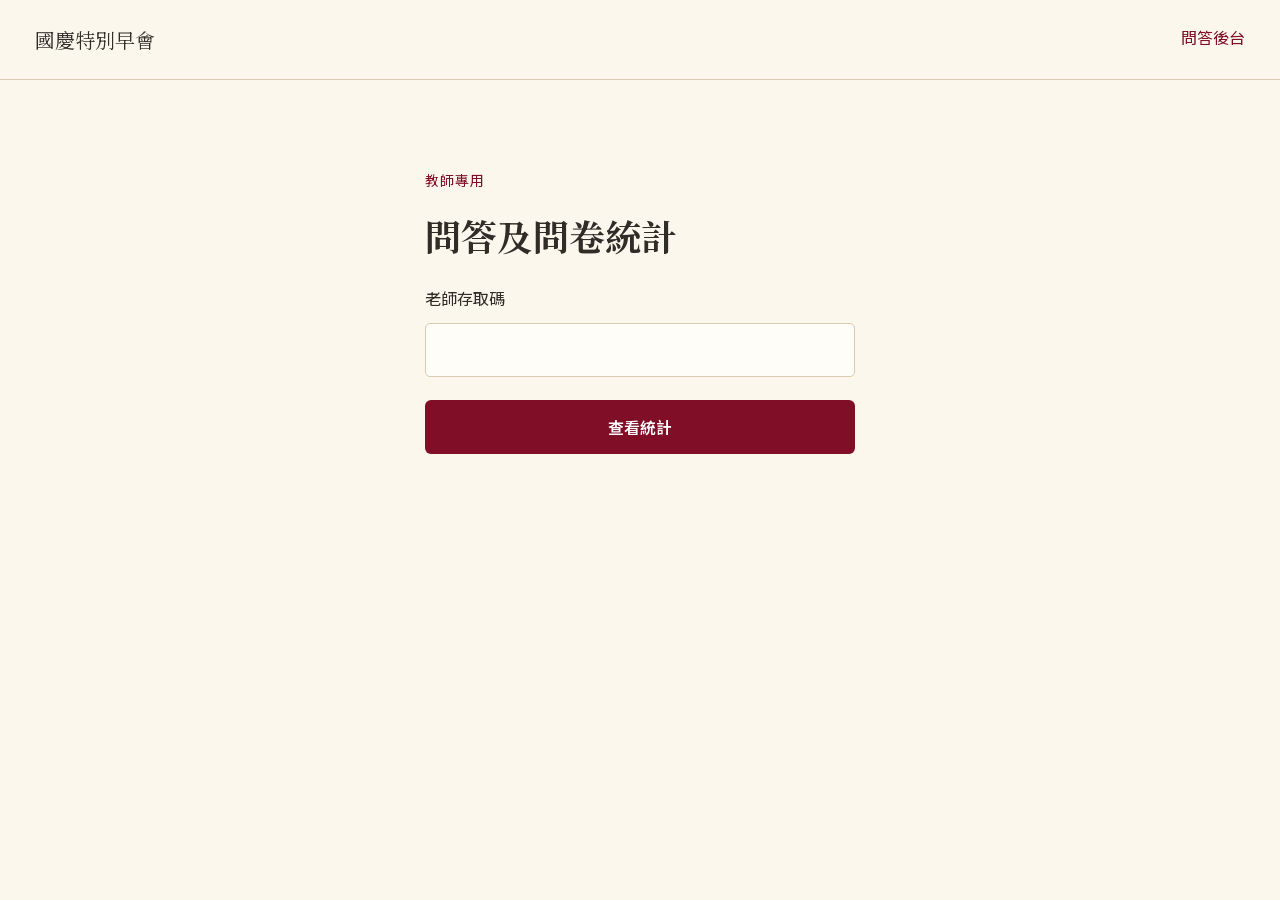
==== commit 744c4d06: "Use anonymous Supabase quiz submission and private class survey statistics" ====
--- a/admin.html
+++ b/admin.html
@@ -1,2 +1,2 @@
 <!doctype html>
-<html lang="zh-Hant"><head><meta charset="utf-8"><meta name="viewport" content="width=device-width,initial-scale=1"><title>國慶問答 · 後台</title><link rel="preload" href="assets/noto-sans-display-e47dbc99bef3.woff2" as="font" type="font/woff2" crossorigin><link rel="stylesheet" href="assets/fonts-v10.css"><link rel="stylesheet" href="styles.css"><script src="site-config.js" defer></script><script src="admin.js" defer></script></head><body class="admin-page"><header class="admin-header"><a href="index.html">國慶特別早會</a><span>問答後台</span></header><main id="admin-root" class="admin-root"><p>正在載入……</p></main></body></html>
+<html lang="zh-Hant"><head><meta charset="utf-8"><meta name="viewport" content="width=device-width,initial-scale=1"><title>國慶問答 · 後台</title><link rel="preload" href="assets/noto-sans-display-e47dbc99bef3.woff2" as="font" type="font/woff2" crossorigin><link rel="stylesheet" href="assets/fonts-v10.css"><link rel="stylesheet" href="styles.css"><script src="site-config.js?v=20261006-anonymous" defer></script><script src="admin.js?v=20261006-anonymous" defer></script></head><body class="admin-page"><header class="admin-header"><a href="index.html">國慶特別早會</a><span>問答後台</span></header><main id="admin-root" class="admin-root"><p>正在載入……</p></main></body></html>
